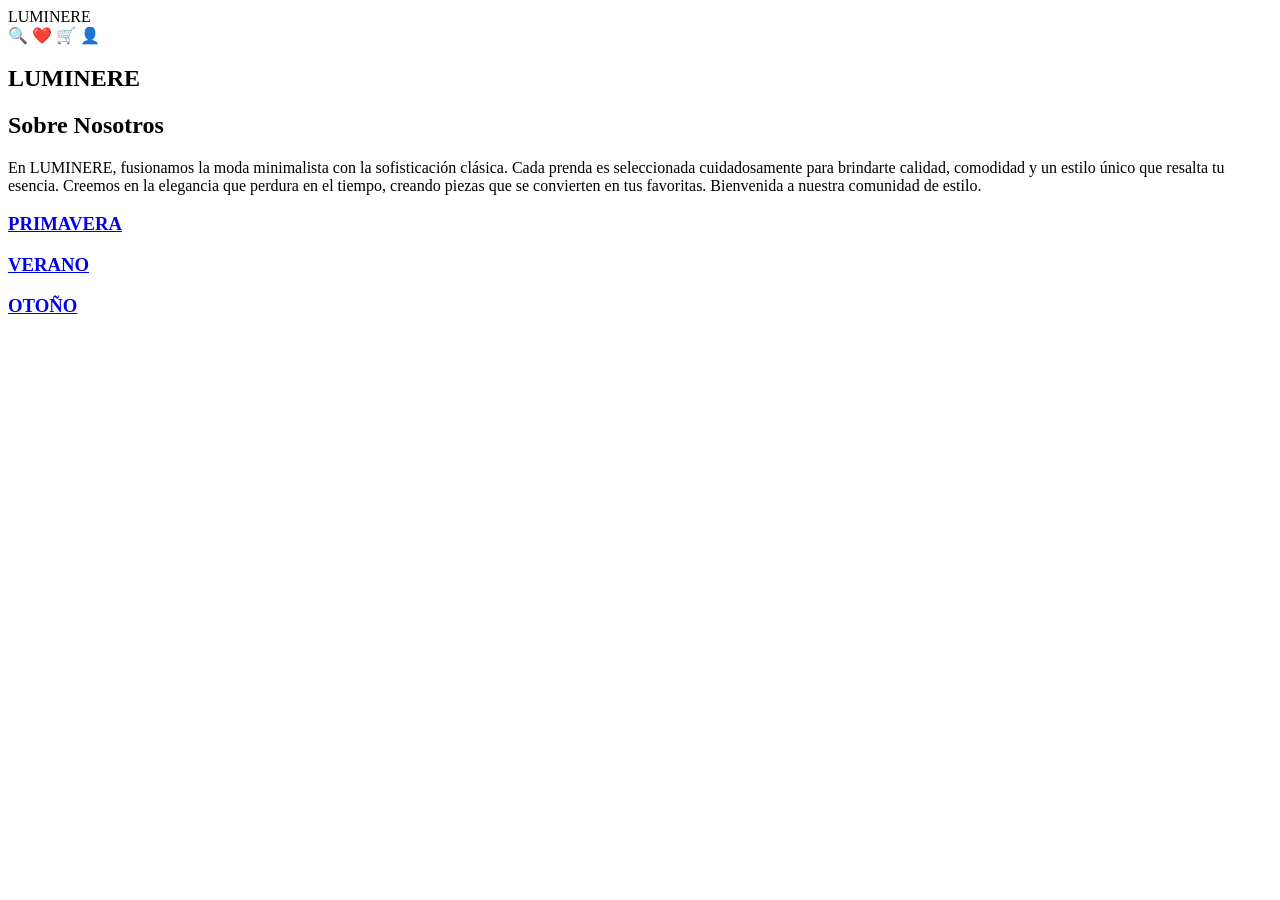
==== index.html @ 2b89f8c8 "Create index.html" ====
<!DOCTYPE html>
<html lang="es">
<head>
    <meta charset="UTF-8">
    <title>LUMINERE | Elegancia Atemporal</title>
    <link rel="stylesheet" href="estilo.css">
</head>
<body>

    <!-- Menú Superior -->
    <header class="navbar">
        <div class="logo">LUMINERE</div>
        <div class="nav-right">
            <span class="icon">🔍</span>
            <span class="icon">❤️</span>
            <span class="icon">🛒</span>
            <span class="icon">👤</span>
        </div>
    </header>

    <!-- Imagen de fondo principal -->
    <section class="hero">
        <h1>LUMINERE</h1>
    </section>

    <!-- Sobre Nosotros -->
    <section class="about">
        <h2>Sobre Nosotros</h2>
        <p>En LUMINERE, fusionamos la moda minimalista con la sofisticación clásica. Cada prenda es seleccionada cuidadosamente para brindarte calidad, comodidad y un estilo único que resalta tu esencia. Creemos en la elegancia que perdura en el tiempo, creando piezas que se convierten en tus favoritas. Bienvenida a nuestra comunidad de estilo.</p>
    </section>

    <!-- Colecciones -->
    <section class="colecciones">
        <div class="grid-colecciones">
            <a href="primavera.html" class="card" style="background-image: url('coleccion-primavera.jpg');">
                <h3>PRIMAVERA</h3>
            </a>
            <a href="verano.html" class="card" style="background-image: url('coleccion-verano.jpg');">
                <h3>VERANO</h3>
            </a>
            <a href="otono.html" class="card" style="background-image: url('coleccion-otono.jpg');">
                <h3>OTOÑO</h3>
            </a>
        </div>
    </section>

</body>
</html>
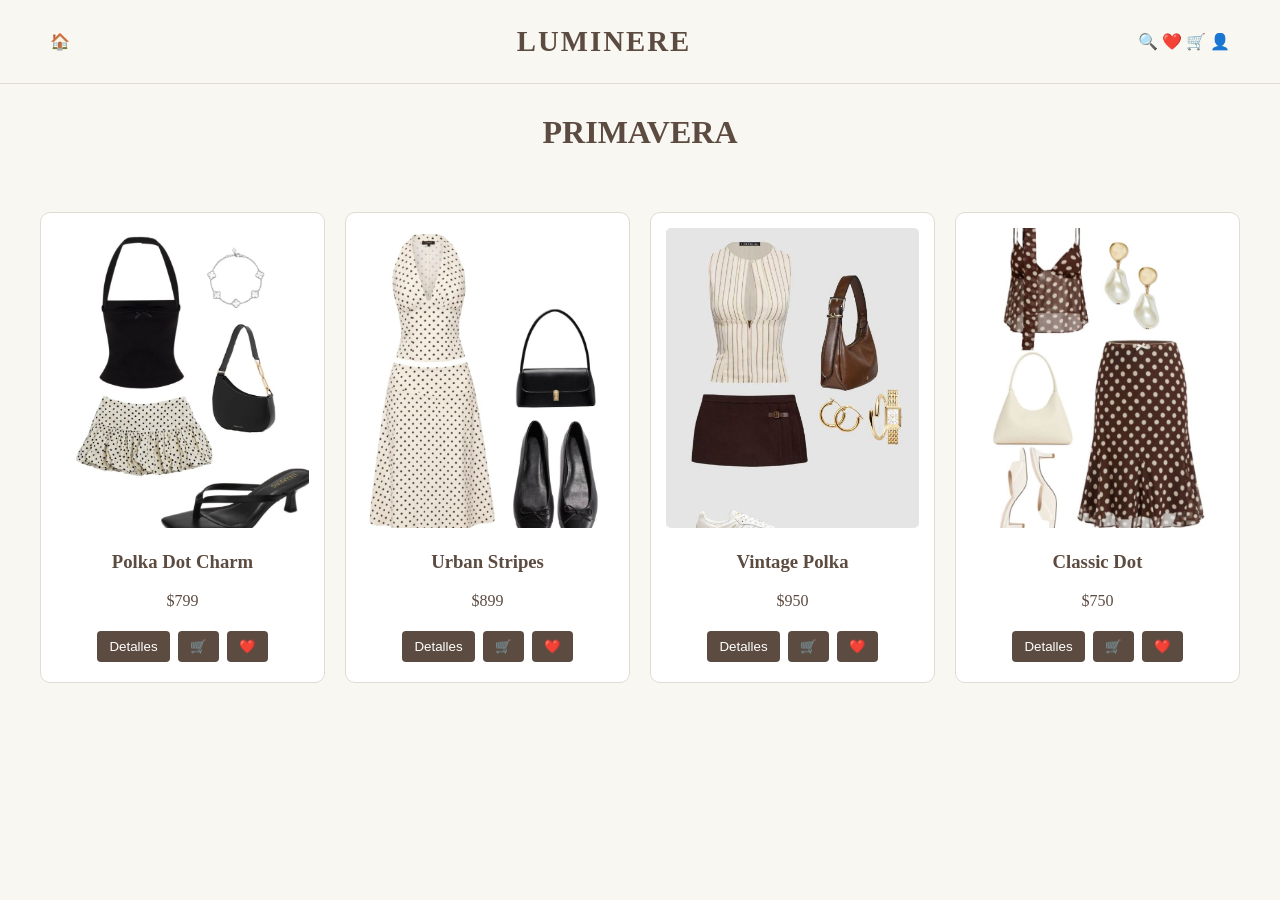
==== commit 3e5eb976: "Update index.html" ====
--- a/index.html
+++ b/index.html
@@ -2,47 +2,84 @@
 <html lang="es">
 <head>
     <meta charset="UTF-8">
-    <title>LUMINERE | Elegancia Atemporal</title>
+    <title>PRIMAVERA | LUMINERE</title>
     <link rel="stylesheet" href="estilo.css">
 </head>
 <body>
 
-    <!-- Menú Superior -->
     <header class="navbar">
+        <div class="nav-left"><a href="index.html" style="text-decoration:none; color:inherit;">🏠</a></div>
         <div class="logo">LUMINERE</div>
         <div class="nav-right">
-            <span class="icon">🔍</span>
-            <span class="icon">❤️</span>
-            <span class="icon">🛒</span>
-            <span class="icon">👤</span>
+            <span>🔍</span> <span>❤️</span> <span>🛒</span> <span>👤</span>
         </div>
     </header>
 
-    <!-- Imagen de fondo principal -->
-    <section class="hero">
-        <h1>LUMINERE</h1>
+    <h1 style="text-align: center; margin-top: 30px;">PRIMAVERA</h1>
+
+    <section class="grid-productos">
+        
+        <div class="producto">
+            <img src="primavera-1.jpg" alt="Producto">
+            <h3>Polka Dot Charm</h3>
+            <p>$799</p>
+            <button onclick="abrirModal('Polka Dot Charm', 'Top negro con lazo y falda de volantes.', '$799')">Detalles</button>
+            <button>🛒</button> <button>❤️</button>
+        </div>
+
+        <div class="producto">
+            <img src="primavera-2.jpg" alt="Producto">
+            <h3>Urban Stripes</h3>
+            <p>$899</p>
+            <button onclick="abrirModal('Urban Stripes', 'Top de rayas con falda marrón.', '$899')">Detalles</button>
+            <button>🛒</button> <button>❤️</button>
+        </div>
+
+        <div class="producto">
+            <img src="primavera-3.jpg" alt="Producto">
+            <h3>Vintage Polka</h3>
+            <p>$950</p>
+            <button onclick="abrirModal('Vintage Polka', 'Top con bufanda y falda midi.', '$950')">Detalles</button>
+            <button>🛒</button> <button>❤️</button>
+        </div>
+
+        <div class="producto">
+            <img src="primavera-4.jpg" alt="Producto">
+            <h3>Classic Dot</h3>
+            <p>$750</p>
+            <button onclick="abrirModal('Classic Dot', 'Vestido de lunares estilo halter.', '$750')">Detalles</button>
+            <button>🛒</button> <button>❤️</button>
+        </div>
+
     </section>
 
-    <!-- Sobre Nosotros -->
-    <section class="about">
-        <h2>Sobre Nosotros</h2>
-        <p>En LUMINERE, fusionamos la moda minimalista con la sofisticación clásica. Cada prenda es seleccionada cuidadosamente para brindarte calidad, comodidad y un estilo único que resalta tu esencia. Creemos en la elegancia que perdura en el tiempo, creando piezas que se convierten en tus favoritas. Bienvenida a nuestra comunidad de estilo.</p>
-    </section>
+    <div id="modal" class="modal">
+        <div class="modal-contenido">
+            <span onclick="cerrarModal()" style="float:right; cursor:pointer; font-size:24px;">&times;</span>
+            <h2 id="modal-titulo"></h2>
+            <p id="modal-desc"></p>
+            <p><strong>Precio: <span id="modal-precio"></span></strong></p>
+            
+            <label>Talla:</label>
+            <select>
+                <option>S</option> <option>M</option> <option>L</option>
+            </select>
+            <br><br>
+            <button style="width: 100%;">Añadir al Carrito</button>
+        </div>
+    </div>
 
-    <!-- Colecciones -->
-    <section class="colecciones">
-        <div class="grid-colecciones">
-            <a href="primavera.html" class="card" style="background-image: url('coleccion-primavera.jpg');">
-                <h3>PRIMAVERA</h3>
-            </a>
-            <a href="verano.html" class="card" style="background-image: url('coleccion-verano.jpg');">
-                <h3>VERANO</h3>
-            </a>
-            <a href="otono.html" class="card" style="background-image: url('coleccion-otono.jpg');">
-                <h3>OTOÑO</h3>
-            </a>
-        </div>
-    </section>
+    <script>
+        function abrirModal(nombre, desc, precio) {
+            document.getElementById('modal-titulo').innerText = nombre;
+            document.getElementById('modal-desc').innerText = desc;
+            document.getElementById('modal-precio').innerText = precio;
+            document.getElementById('modal').style.display = 'flex';
+        }
+        function cerrarModal() {
+            document.getElementById('modal').style.display = 'none';
+        }
+    </script>
 
 </body>
 </html>
--- a/estilo.css
+++ b/estilo.css
@@ -0,0 +1,43 @@
+/* --- 1. CONFIGURACIÓN GLOBAL (Esto da el estilo a todo) --- */
+:root {
+    --fondo-elegante: #F9F7F2;
+    --texto-cafe: #5C4B40;
+    --borde-sutil: #e0dcd5;
+}
+
+body {
+    margin: 0;
+    background-color: var(--fondo-elegante);
+    font-family: 'Georgia', serif;
+    color: var(--texto-cafe);
+}
+
+/* --- 2. NAVEGACIÓN (Se aplica igual en Lobby y Colecciones) --- */
+.navbar { 
+    display: flex; 
+    justify-content: space-between; 
+    padding: 25px 50px; 
+    align-items: center; 
+    border-bottom: 1px solid var(--borde-sutil); 
+}
+.logo { font-size: 1.8rem; font-weight: bold; letter-spacing: 2px; }
+
+/* --- 3. LOBBY (Solo afecta al index.html) --- */
+.hero { height: 60vh; background: url('fondo-inicio.jpg') center/cover; display: flex; justify-content: center; align-items: center; position: relative; }
+.hero h1 { font-size: 3.5rem; letter-spacing: 12px; color: #FFFFFF; text-transform: uppercase; text-shadow: 2px 2px 8px rgba(0,0,0,0.4); z-index: 1; }
+.about { padding: 60px 15%; text-align: center; line-height: 1.8; max-width: 800px; margin: 0 auto; }
+
+/* --- 4. COLECCIONES EN LOBBY --- */
+.grid-colecciones { display: grid; grid-template-columns: repeat(3, 1fr); gap: 20px; padding: 40px; }
+.card { height: 300px; background-size: cover; background-position: center; display: flex; justify-content: center; align-items: center; border-radius: 8px; border: 1px solid var(--borde-sutil); }
+.card h3 { background: rgba(255, 255, 255, 0.7); padding: 10px 20px; color: var(--texto-cafe) !important; border-radius: 5px; }
+
+/* --- 5. PRODUCTOS (Solo afecta a páginas de colección como Primavera) --- */
+.grid-productos { display: grid; grid-template-columns: repeat(4, 1fr); gap: 20px; padding: 40px; }
+.producto { background: white; padding: 15px; border-radius: 10px; text-align: center; border: 1px solid var(--borde-sutil); }
+.producto img { width: 100%; height: 300px; object-fit: cover; border-radius: 5px; }
+.producto button { margin: 5px 2px; padding: 8px 12px; background: var(--texto-cafe); color: white; border: none; border-radius: 4px; cursor: pointer; }
+
+/* --- 6. MODAL --- */
+.modal { display: none; position: fixed; top: 0; left: 0; width: 100%; height: 100%; background: rgba(0,0,0,0.5); justify-content: center; align-items: center; }
+.modal-contenido { background: #F9F7F2; padding: 30px; width: 350px; border-radius: 10px; text-align: center; }
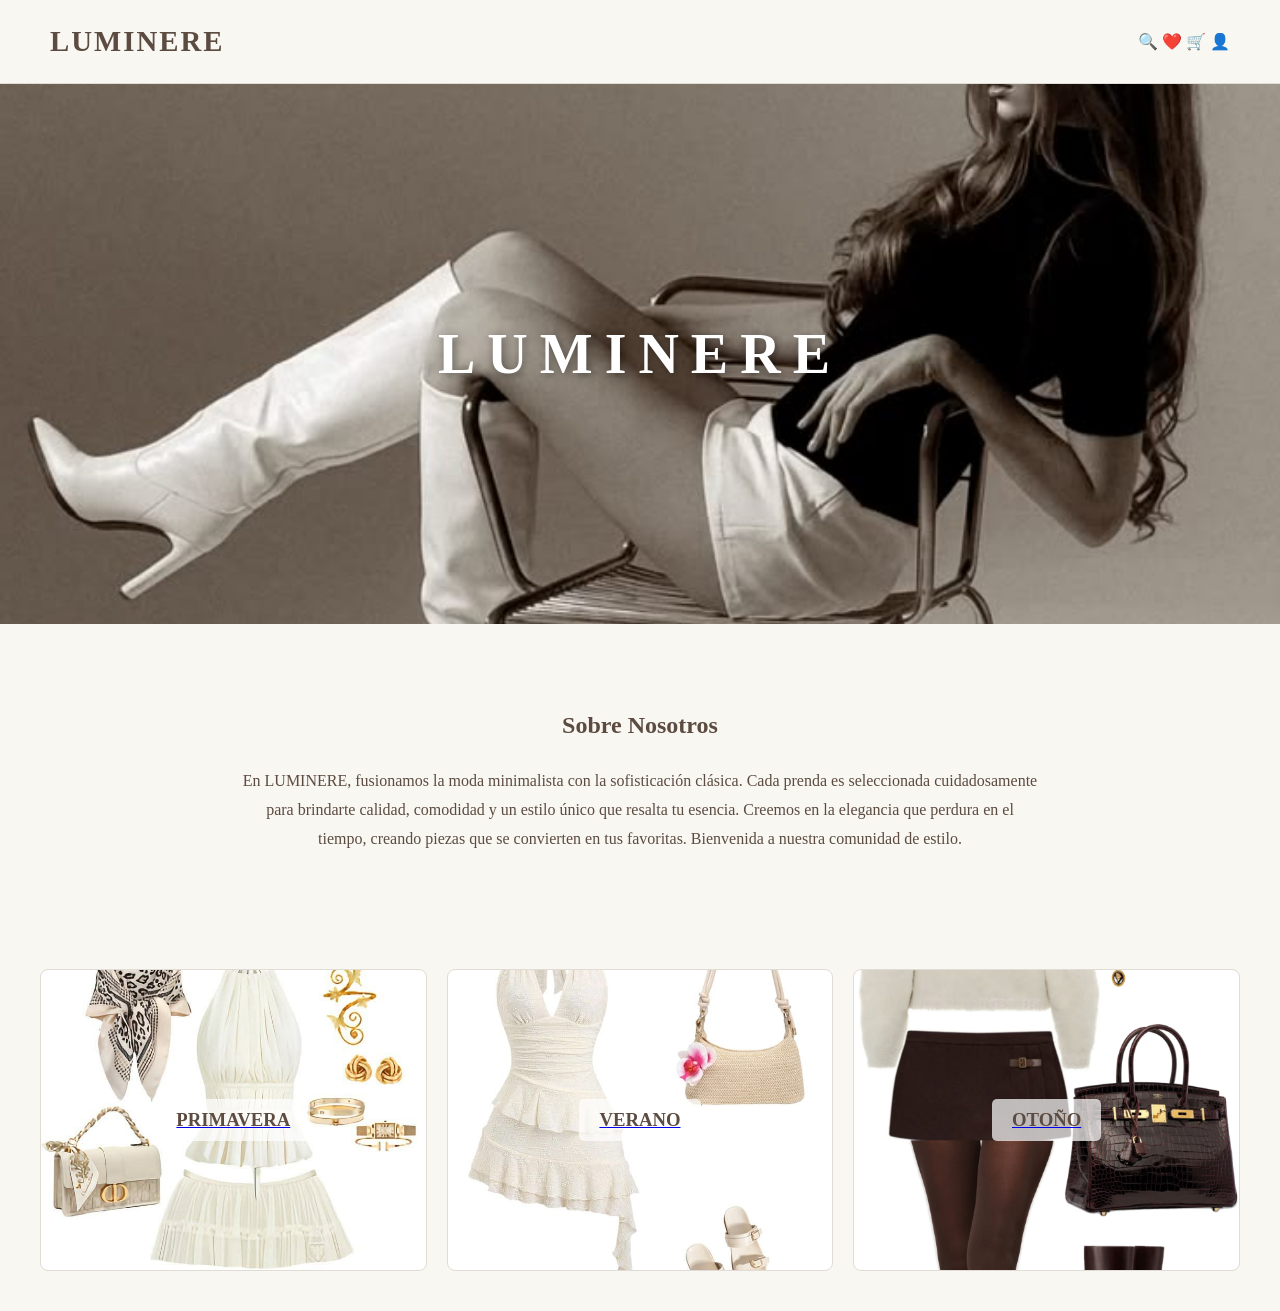
==== commit 8246c112: "Update index.html" ====
--- a/index.html
+++ b/index.html
@@ -2,84 +2,47 @@
 <html lang="es">
 <head>
     <meta charset="UTF-8">
-    <title>PRIMAVERA | LUMINERE</title>
+    <title>LUMINERE | Elegancia Atemporal</title>
     <link rel="stylesheet" href="estilo.css">
 </head>
 <body>
 
+    <!-- Menú Superior -->
     <header class="navbar">
-        <div class="nav-left"><a href="index.html" style="text-decoration:none; color:inherit;">🏠</a></div>
         <div class="logo">LUMINERE</div>
         <div class="nav-right">
-            <span>🔍</span> <span>❤️</span> <span>🛒</span> <span>👤</span>
+            <span class="icon">🔍</span>
+            <span class="icon">❤️</span>
+            <span class="icon">🛒</span>
+            <span class="icon">👤</span>
         </div>
     </header>
 
-    <h1 style="text-align: center; margin-top: 30px;">PRIMAVERA</h1>
-
-    <section class="grid-productos">
-        
-        <div class="producto">
-            <img src="primavera-1.jpg" alt="Producto">
-            <h3>Polka Dot Charm</h3>
-            <p>$799</p>
-            <button onclick="abrirModal('Polka Dot Charm', 'Top negro con lazo y falda de volantes.', '$799')">Detalles</button>
-            <button>🛒</button> <button>❤️</button>
-        </div>
-
-        <div class="producto">
-            <img src="primavera-2.jpg" alt="Producto">
-            <h3>Urban Stripes</h3>
-            <p>$899</p>
-            <button onclick="abrirModal('Urban Stripes', 'Top de rayas con falda marrón.', '$899')">Detalles</button>
-            <button>🛒</button> <button>❤️</button>
-        </div>
-
-        <div class="producto">
-            <img src="primavera-3.jpg" alt="Producto">
-            <h3>Vintage Polka</h3>
-            <p>$950</p>
-            <button onclick="abrirModal('Vintage Polka', 'Top con bufanda y falda midi.', '$950')">Detalles</button>
-            <button>🛒</button> <button>❤️</button>
-        </div>
-
-        <div class="producto">
-            <img src="primavera-4.jpg" alt="Producto">
-            <h3>Classic Dot</h3>
-            <p>$750</p>
-            <button onclick="abrirModal('Classic Dot', 'Vestido de lunares estilo halter.', '$750')">Detalles</button>
-            <button>🛒</button> <button>❤️</button>
-        </div>
-
+    <!-- Imagen de fondo principal -->
+    <section class="hero">
+        <h1>LUMINERE</h1>
     </section>
 
-    <div id="modal" class="modal">
-        <div class="modal-contenido">
-            <span onclick="cerrarModal()" style="float:right; cursor:pointer; font-size:24px;">&times;</span>
-            <h2 id="modal-titulo"></h2>
-            <p id="modal-desc"></p>
-            <p><strong>Precio: <span id="modal-precio"></span></strong></p>
-            
-            <label>Talla:</label>
-            <select>
-                <option>S</option> <option>M</option> <option>L</option>
-            </select>
-            <br><br>
-            <button style="width: 100%;">Añadir al Carrito</button>
+    <!-- Sobre Nosotros -->
+    <section class="about">
+        <h2>Sobre Nosotros</h2>
+        <p>En LUMINERE, fusionamos la moda minimalista con la sofisticación clásica. Cada prenda es seleccionada cuidadosamente para brindarte calidad, comodidad y un estilo único que resalta tu esencia. Creemos en la elegancia que perdura en el tiempo, creando piezas que se convierten en tus favoritas. Bienvenida a nuestra comunidad de estilo.</p>
+    </section>
+
+    <!-- Colecciones -->
+    <section class="colecciones">
+        <div class="grid-colecciones">
+            <a href="primavera.html" class="card" style="background-image: url('coleccion-primavera.jpg');">
+                <h3>PRIMAVERA</h3>
+            </a>
+            <a href="verano.html" class="card" style="background-image: url('coleccion-verano.jpg');">
+                <h3>VERANO</h3>
+            </a>
+            <a href="otono.html" class="card" style="background-image: url('coleccion-otono.jpg');">
+                <h3>OTOÑO</h3>
+            </a>
         </div>
-    </div>
-
-    <script>
-        function abrirModal(nombre, desc, precio) {
-            document.getElementById('modal-titulo').innerText = nombre;
-            document.getElementById('modal-desc').innerText = desc;
-            document.getElementById('modal-precio').innerText = precio;
-            document.getElementById('modal').style.display = 'flex';
-        }
-        function cerrarModal() {
-            document.getElementById('modal').style.display = 'none';
-        }
-    </script>
+    </section>
 
 </body>
 </html>
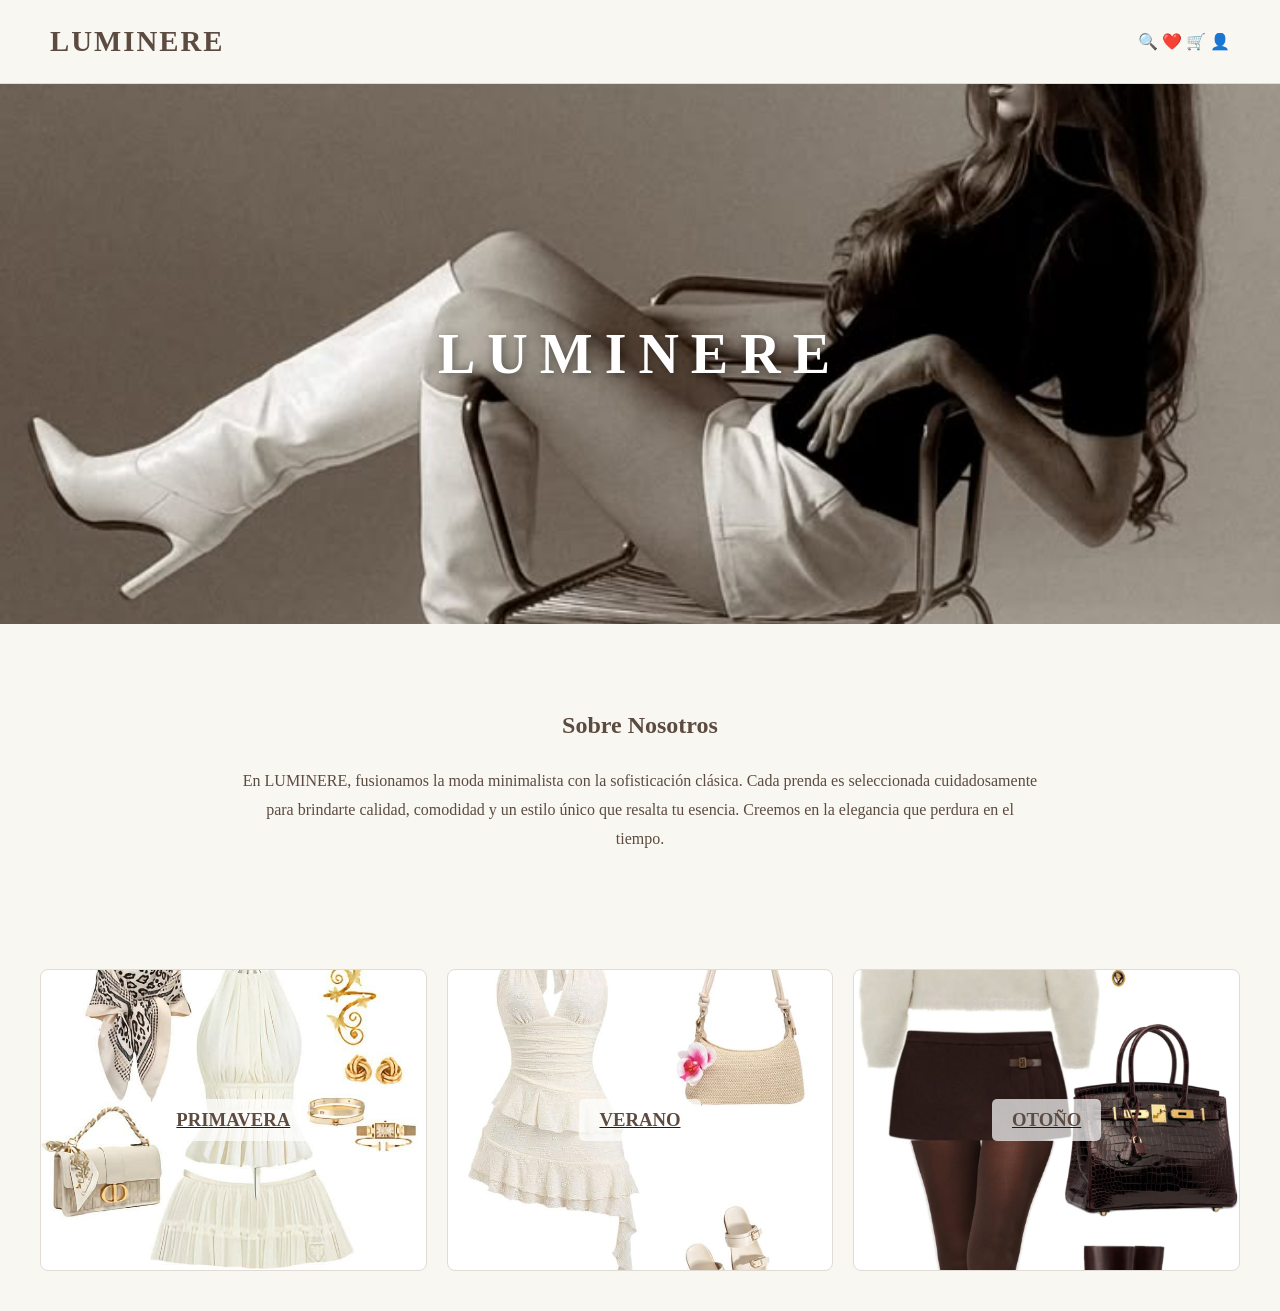
==== commit f938935a: "Update index.html" ====
--- a/index.html
+++ b/index.html
@@ -4,45 +4,93 @@
     <meta charset="UTF-8">
     <title>LUMINERE | Elegancia Atemporal</title>
     <link rel="stylesheet" href="estilo.css">
+    <style>
+        /* Estilos del Modal y Toast integrados */
+        .toast { visibility: hidden; position: fixed; bottom: 30px; right: 30px; background: #333; color: white; padding: 15px; border-radius: 5px; z-index: 1000; transition: opacity 0.3s; opacity: 0; }
+        .toast.mostrar { visibility: visible; opacity: 1; }
+        .modal { display: none; position: fixed; top: 0; left: 0; width: 100%; height: 100%; background: rgba(0,0,0,0.6); z-index: 2000; }
+        .contenido-modal { background: white; width: 80%; max-width: 500px; margin: 50px auto; padding: 20px; border-radius: 10px; position: relative; }
+        .cerrar { cursor: pointer; float: right; font-size: 24px; font-weight: bold; }
+    </style>
 </head>
 <body>
 
-    <!-- Menú Superior -->
     <header class="navbar">
         <div class="logo">LUMINERE</div>
         <div class="nav-right">
             <span class="icon">🔍</span>
             <span class="icon">❤️</span>
-            <span class="icon">🛒</span>
+            <span class="icon" onclick="abrirCarrito()" style="cursor:pointer;">🛒</span>
             <span class="icon">👤</span>
         </div>
     </header>
 
-    <!-- Imagen de fondo principal -->
     <section class="hero">
         <h1>LUMINERE</h1>
     </section>
 
-    <!-- Sobre Nosotros -->
     <section class="about">
         <h2>Sobre Nosotros</h2>
-        <p>En LUMINERE, fusionamos la moda minimalista con la sofisticación clásica. Cada prenda es seleccionada cuidadosamente para brindarte calidad, comodidad y un estilo único que resalta tu esencia. Creemos en la elegancia que perdura en el tiempo, creando piezas que se convierten en tus favoritas. Bienvenida a nuestra comunidad de estilo.</p>
+        <p>En LUMINERE, fusionamos la moda minimalista con la sofisticación clásica. Cada prenda es seleccionada cuidadosamente para brindarte calidad, comodidad y un estilo único que resalta tu esencia. Creemos en la elegancia que perdura en el tiempo.</p>
     </section>
 
-    <!-- Colecciones -->
     <section class="colecciones">
         <div class="grid-colecciones">
-            <a href="primavera.html" class="card" style="background-image: url('coleccion-primavera.jpg');">
-                <h3>PRIMAVERA</h3>
-            </a>
-            <a href="verano.html" class="card" style="background-image: url('coleccion-verano.jpg');">
-                <h3>VERANO</h3>
-            </a>
-            <a href="otono.html" class="card" style="background-image: url('coleccion-otono.jpg');">
-                <h3>OTOÑO</h3>
-            </a>
+            <a href="primavera.html" class="card" style="background-image: url('coleccion-primavera.jpg');"><h3>PRIMAVERA</h3></a>
+            <a href="verano.html" class="card" style="background-image: url('coleccion-verano.jpg');"><h3>VERANO</h3></a>
+            <a href="otono.html" class="card" style="background-image: url('coleccion-otono.jpg');"><h3>OTOÑO</h3></a>
         </div>
     </section>
 
+    <div id="toast" class="toast">¡Producto añadido al carrito!</div>
+
+    <div id="modal-carrito" class="modal">
+        <div class="contenido-modal">
+            <span class="cerrar" onclick="cerrarCarrito()">&times;</span>
+            <h2>Tu Carrito</h2>
+            <div id="lista-carrito"></div>
+            <hr>
+            <h3>Total: $<span id="total-precio">0.00</span></h3>
+        </div>
+    </div>
+
+    <script>
+        let carrito = JSON.parse(localStorage.getItem('carrito')) || [];
+
+        function mostrarNotificacion() {
+            const toast = document.getElementById("toast");
+            toast.className = "toast mostrar";
+            setTimeout(() => { toast.className = "toast"; }, 3000);
+        }
+
+        function abrirCarrito() {
+            document.getElementById("modal-carrito").style.display = "block";
+            const lista = document.getElementById("lista-carrito");
+            const totalEl = document.getElementById("total-precio");
+            lista.innerHTML = "";
+            let total = 0;
+            carrito.forEach((p, i) => {
+                total += (p.precio * p.cantidad);
+                lista.innerHTML += `<p>${p.nombre} - $${p.precio} x ${p.cantidad} <button onclick="eliminar(${i})">X</button></p>`;
+            });
+            totalEl.innerText = total.toFixed(2);
+        }
+
+        function cerrarCarrito() { document.getElementById("modal-carrito").style.display = "none"; }
+
+        function agregarAlCarrito(nombre, precio) {
+            const item = carrito.find(p => p.nombre === nombre);
+            if(item) item.cantidad++;
+            else carrito.push({nombre, precio, cantidad: 1});
+            localStorage.setItem('carrito', JSON.stringify(carrito));
+            mostrarNotificacion();
+        }
+
+        function eliminar(i) {
+            carrito.splice(i, 1);
+            localStorage.setItem('carrito', JSON.stringify(carrito));
+            abrirCarrito();
+        }
+    </script>
 </body>
 </html>
--- a/estilo.css
+++ b/estilo.css
@@ -41,3 +41,14 @@
 /* --- 6. MODAL --- */
 .modal { display: none; position: fixed; top: 0; left: 0; width: 100%; height: 100%; background: rgba(0,0,0,0.5); justify-content: center; align-items: center; }
 .modal-contenido { background: #F9F7F2; padding: 30px; width: 350px; border-radius: 10px; text-align: center; }
+
+/* Estilo para el contador del carrito */
+#carrito-contador {
+    background: #5C4B40;
+    color: white;
+    padding: 2px 6px;
+    border-radius: 50%;
+    font-size: 0.7rem;
+    margin-left: -5px;
+    vertical-align: super;
+}
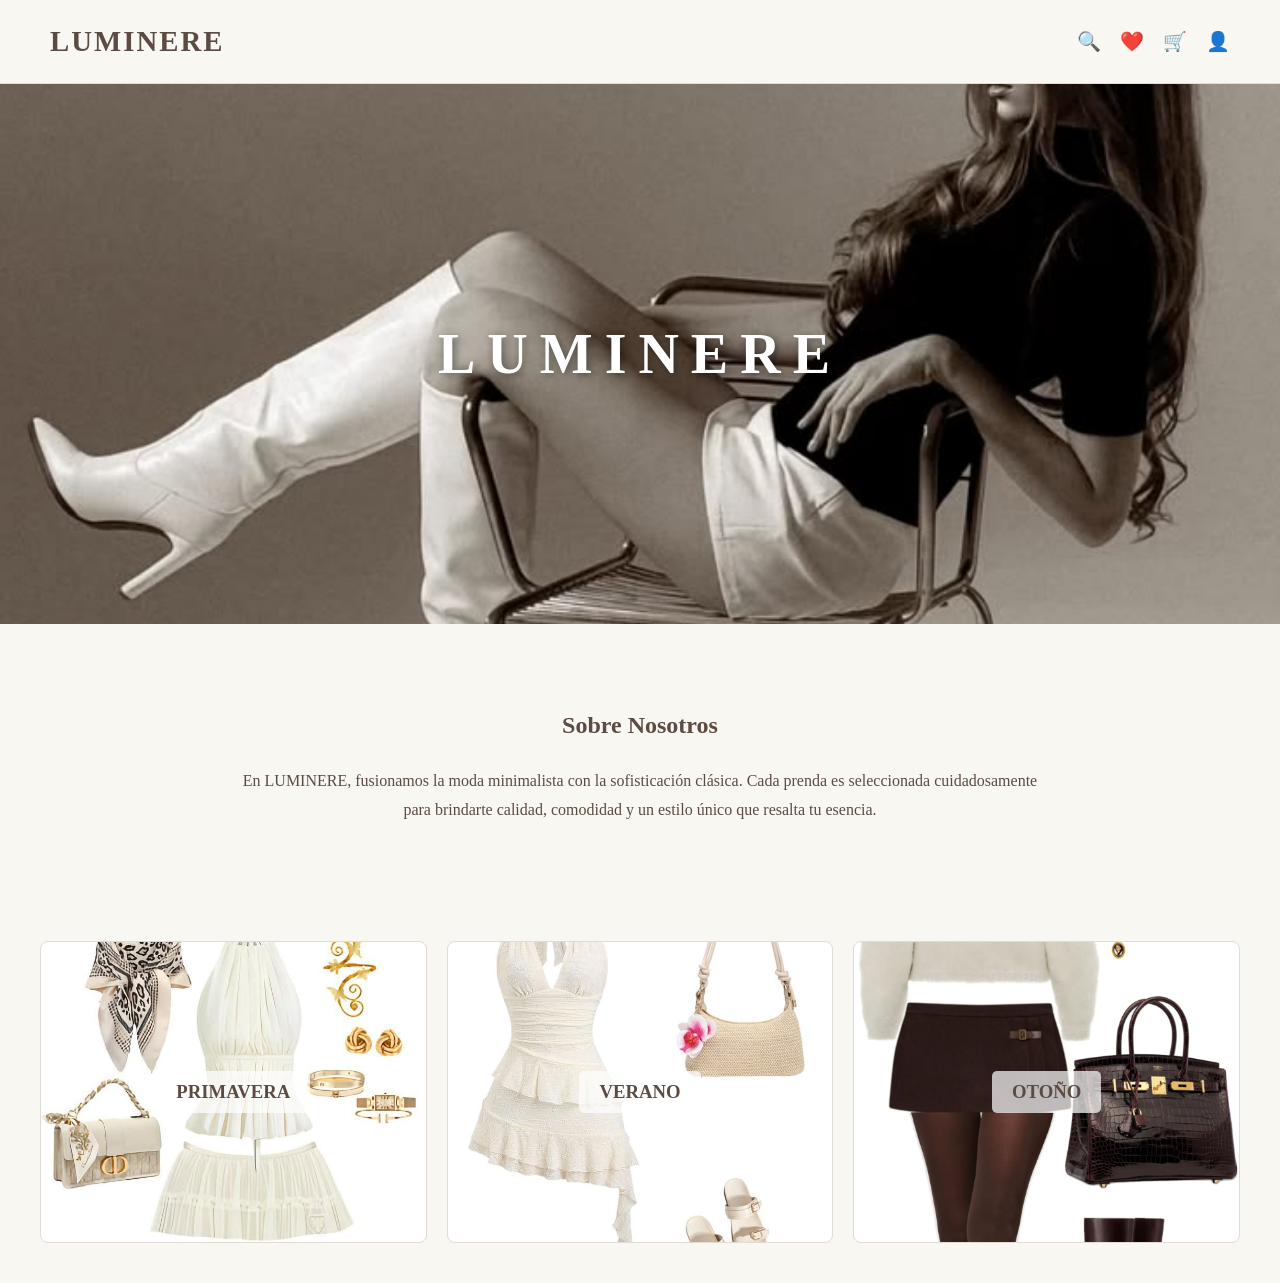
==== commit d61739c9: "Update index.html" ====
--- a/index.html
+++ b/index.html
@@ -4,14 +4,6 @@
     <meta charset="UTF-8">
     <title>LUMINERE | Elegancia Atemporal</title>
     <link rel="stylesheet" href="estilo.css">
-    <style>
-        /* Estilos del Modal y Toast integrados */
-        .toast { visibility: hidden; position: fixed; bottom: 30px; right: 30px; background: #333; color: white; padding: 15px; border-radius: 5px; z-index: 1000; transition: opacity 0.3s; opacity: 0; }
-        .toast.mostrar { visibility: visible; opacity: 1; }
-        .modal { display: none; position: fixed; top: 0; left: 0; width: 100%; height: 100%; background: rgba(0,0,0,0.6); z-index: 2000; }
-        .contenido-modal { background: white; width: 80%; max-width: 500px; margin: 50px auto; padding: 20px; border-radius: 10px; position: relative; }
-        .cerrar { cursor: pointer; float: right; font-size: 24px; font-weight: bold; }
-    </style>
 </head>
 <body>
 
@@ -20,7 +12,7 @@
         <div class="nav-right">
             <span class="icon">🔍</span>
             <span class="icon">❤️</span>
-            <span class="icon" onclick="abrirCarrito()" style="cursor:pointer;">🛒</span>
+            <span class="icon" onclick="abrirCarrito()">🛒</span>
             <span class="icon">👤</span>
         </div>
     </header>
@@ -31,7 +23,7 @@
 
     <section class="about">
         <h2>Sobre Nosotros</h2>
-        <p>En LUMINERE, fusionamos la moda minimalista con la sofisticación clásica. Cada prenda es seleccionada cuidadosamente para brindarte calidad, comodidad y un estilo único que resalta tu esencia. Creemos en la elegancia que perdura en el tiempo.</p>
+        <p>En LUMINERE, fusionamos la moda minimalista con la sofisticación clásica. Cada prenda es seleccionada cuidadosamente para brindarte calidad, comodidad y un estilo único que resalta tu esencia.</p>
     </section>
 
     <section class="colecciones">
@@ -45,7 +37,7 @@
     <div id="toast" class="toast">¡Producto añadido al carrito!</div>
 
     <div id="modal-carrito" class="modal">
-        <div class="contenido-modal">
+        <div class="modal-contenido">
             <span class="cerrar" onclick="cerrarCarrito()">&times;</span>
             <h2>Tu Carrito</h2>
             <div id="lista-carrito"></div>
@@ -64,7 +56,7 @@
         }
 
         function abrirCarrito() {
-            document.getElementById("modal-carrito").style.display = "block";
+            document.getElementById("modal-carrito").style.display = "flex";
             const lista = document.getElementById("lista-carrito");
             const totalEl = document.getElementById("total-precio");
             lista.innerHTML = "";
--- a/estilo.css
+++ b/estilo.css
@@ -1,4 +1,4 @@
-/* --- 1. CONFIGURACIÓN GLOBAL (Esto da el estilo a todo) --- */
+/* --- 1. CONFIGURACIÓN GLOBAL --- */
 :root {
     --fondo-elegante: #F9F7F2;
     --texto-cafe: #5C4B40;
@@ -12,43 +12,31 @@
     color: var(--texto-cafe);
 }
 
-/* --- 2. NAVEGACIÓN (Se aplica igual en Lobby y Colecciones) --- */
-.navbar { 
-    display: flex; 
-    justify-content: space-between; 
-    padding: 25px 50px; 
-    align-items: center; 
-    border-bottom: 1px solid var(--borde-sutil); 
-}
+/* --- 2. NAVEGACIÓN --- */
+.navbar { display: flex; justify-content: space-between; padding: 25px 50px; align-items: center; border-bottom: 1px solid var(--borde-sutil); }
 .logo { font-size: 1.8rem; font-weight: bold; letter-spacing: 2px; }
+.icon { cursor: pointer; font-size: 1.2rem; margin-left: 15px; }
 
-/* --- 3. LOBBY (Solo afecta al index.html) --- */
+/* --- 3. LOBBY --- */
 .hero { height: 60vh; background: url('fondo-inicio.jpg') center/cover; display: flex; justify-content: center; align-items: center; position: relative; }
 .hero h1 { font-size: 3.5rem; letter-spacing: 12px; color: #FFFFFF; text-transform: uppercase; text-shadow: 2px 2px 8px rgba(0,0,0,0.4); z-index: 1; }
 .about { padding: 60px 15%; text-align: center; line-height: 1.8; max-width: 800px; margin: 0 auto; }
 
-/* --- 4. COLECCIONES EN LOBBY --- */
+/* --- 4. COLECCIONES --- */
 .grid-colecciones { display: grid; grid-template-columns: repeat(3, 1fr); gap: 20px; padding: 40px; }
-.card { height: 300px; background-size: cover; background-position: center; display: flex; justify-content: center; align-items: center; border-radius: 8px; border: 1px solid var(--borde-sutil); }
+.card { height: 300px; background-size: cover; background-position: center; display: flex; justify-content: center; align-items: center; border-radius: 8px; border: 1px solid var(--borde-sutil); text-decoration: none; }
 .card h3 { background: rgba(255, 255, 255, 0.7); padding: 10px 20px; color: var(--texto-cafe) !important; border-radius: 5px; }
 
-/* --- 5. PRODUCTOS (Solo afecta a páginas de colección como Primavera) --- */
+/* --- 5. PRODUCTOS --- */
 .grid-productos { display: grid; grid-template-columns: repeat(4, 1fr); gap: 20px; padding: 40px; }
 .producto { background: white; padding: 15px; border-radius: 10px; text-align: center; border: 1px solid var(--borde-sutil); }
 .producto img { width: 100%; height: 300px; object-fit: cover; border-radius: 5px; }
 .producto button { margin: 5px 2px; padding: 8px 12px; background: var(--texto-cafe); color: white; border: none; border-radius: 4px; cursor: pointer; }
 
-/* --- 6. MODAL --- */
-.modal { display: none; position: fixed; top: 0; left: 0; width: 100%; height: 100%; background: rgba(0,0,0,0.5); justify-content: center; align-items: center; }
-.modal-contenido { background: #F9F7F2; padding: 30px; width: 350px; border-radius: 10px; text-align: center; }
+/* --- 6. MODAL Y TOAST --- */
+.modal { display: none; position: fixed; top: 0; left: 0; width: 100%; height: 100%; background: rgba(0,0,0,0.5); z-index: 9999; justify-content: center; align-items: center; }
+.modal-contenido { background: #F9F7F2; padding: 30px; width: 350px; border-radius: 10px; text-align: center; border: 1px solid var(--borde-sutil); position: relative; }
+.cerrar { position: absolute; top: 10px; right: 15px; cursor: pointer; font-size: 24px; font-weight: bold; }
 
-/* Estilo para el contador del carrito */
-#carrito-contador {
-    background: #5C4B40;
-    color: white;
-    padding: 2px 6px;
-    border-radius: 50%;
-    font-size: 0.7rem;
-    margin-left: -5px;
-    vertical-align: super;
-}
+.toast { visibility: hidden; position: fixed; bottom: 30px; right: 30px; background: var(--texto-cafe); color: white; padding: 15px; border-radius: 5px; z-index: 10000; transition: opacity 0.3s; opacity: 0; }
+.toast.mostrar { visibility: visible; opacity: 1; }
